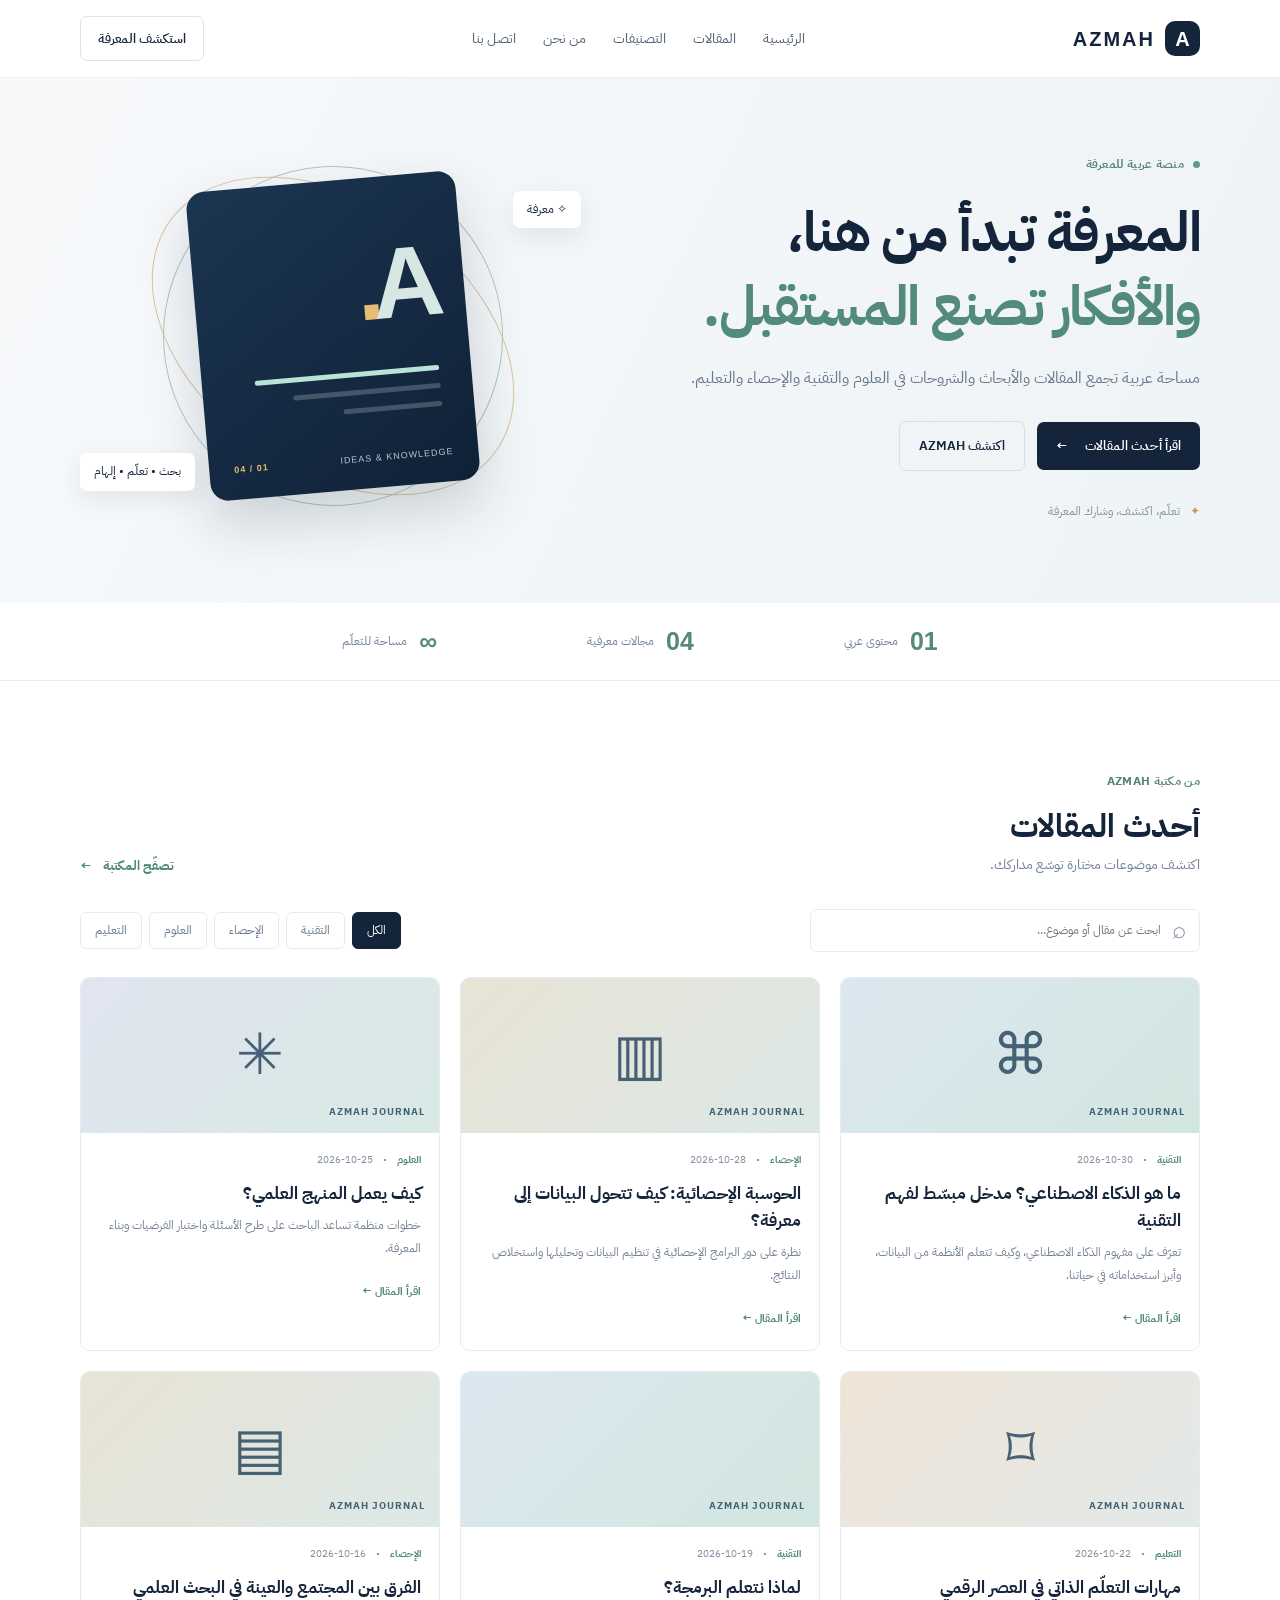
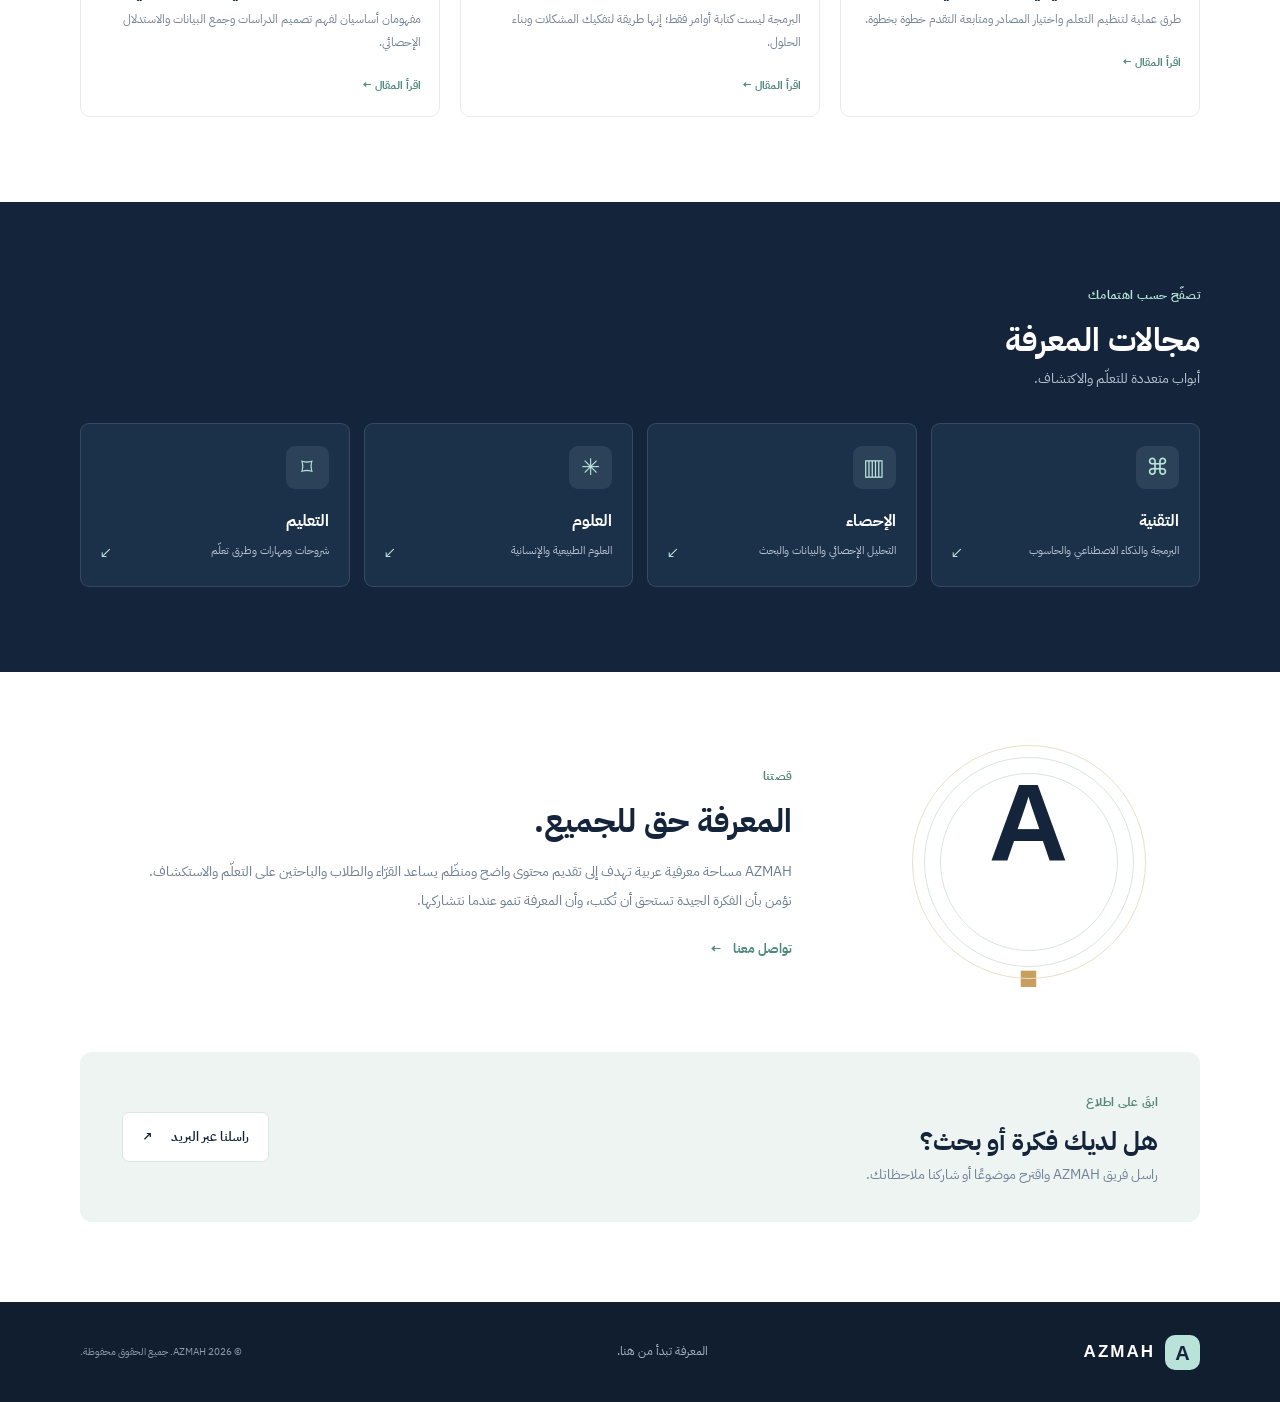
==== index.html @ 912c9e9d "Add files via upload" ====
<!doctype html>
<html lang="ar" dir="rtl">
<head>
  <meta charset="utf-8">
  <meta name="viewport" content="width=device-width, initial-scale=1">
  <meta name="description" content="AZMAH منصة عربية للمقالات والأبحاث والعلوم والتقنية والمعرفة.">
  <meta name="theme-color" content="#14243a">
  <title>AZMAH | المعرفة تبدأ من هنا</title>
  <link rel="stylesheet" href="styles.css">
</head>
<body>
  <header class="site-header">
    <div class="container nav-wrap">
      <a class="brand" href="#" aria-label="الصفحة الرئيسية"><span class="brand-mark">A</span><span>AZMAH</span></a>
      <button class="menu-toggle" id="menuToggle" aria-label="فتح القائمة" aria-expanded="false">☰</button>
      <nav id="mainNav">
        <a href="#home">الرئيسية</a>
        <a href="#articles">المقالات</a>
        <a href="#categories">التصنيفات</a>
        <a href="#about">من نحن</a>
        <a href="#contact">اتصل بنا</a>
      </nav>
      <a class="nav-cta" href="#articles">استكشف المعرفة</a>
    </div>
  </header>

  <main>
    <section class="hero" id="home">
      <div class="container hero-grid">
        <div class="hero-copy">
          <span class="eyebrow"><span class="dot"></span> منصة عربية للمعرفة</span>
          <h1>المعرفة تبدأ من هنا،<br><em>والأفكار تصنع المستقبل.</em></h1>
          <p>مساحة عربية تجمع المقالات والأبحاث والشروحات في العلوم والتقنية والإحصاء والتعليم.</p>
          <div class="hero-actions">
            <a class="button primary" href="#articles">اقرأ أحدث المقالات <span>←</span></a>
            <a class="button secondary" href="#about">اكتشف AZMAH</a>
          </div>
          <div class="hero-note"><span>✦</span> تعلّم، اكتشف، وشارك المعرفة</div>
        </div>
        <div class="hero-art" aria-label="رسم تجريدي يرمز إلى المعرفة">
          <div class="art-orbit orbit-one"></div><div class="art-orbit orbit-two"></div>
          <div class="art-card">
            <div class="art-symbol">A<span>.</span></div>
            <div class="art-line line-long"></div><div class="art-line"></div><div class="art-line line-short"></div>
            <div class="art-bottom"><span>IDEAS & KNOWLEDGE</span><b>01 / 04</b></div>
          </div>
          <div class="floating-tag tag-top">✧ معرفة</div>
          <div class="floating-tag tag-bottom">بحث • تعلّم • إلهام</div>
        </div>
      </div>
    </section>

    <section class="quick-stats">
      <div class="container stats-grid">
        <div><strong>01</strong><span>محتوى عربي</span></div>
        <div><strong>04</strong><span>مجالات معرفية</span></div>
        <div><strong>∞</strong><span>مساحة للتعلّم</span></div>
      </div>
    </section>

    <section class="section" id="articles">
      <div class="container">
        <div class="section-heading">
          <div><span class="eyebrow">من مكتبة AZMAH</span><h2>أحدث المقالات</h2><p>اكتشف موضوعات مختارة توسّع مداركك.</p></div>
          <a class="text-link" href="#articles">تصفّح المكتبة <span>←</span></a>
        </div>
        <div class="toolbar">
          <label class="search-box"><span>⌕</span><input id="searchInput" type="search" placeholder="ابحث عن مقال أو موضوع..." aria-label="ابحث عن مقال"></label>
          <div class="filters" id="filters">
            <button class="filter active" data-category="الكل">الكل</button>
            <button class="filter" data-category="التقنية">التقنية</button>
            <button class="filter" data-category="الإحصاء">الإحصاء</button>
            <button class="filter" data-category="العلوم">العلوم</button>
            <button class="filter" data-category="التعليم">التعليم</button>
          </div>
        </div>
        <div class="article-grid" id="articleGrid" aria-live="polite"></div>
        <p class="empty-state" id="emptyState" hidden>لم نعثر على مقالات تطابق بحثك. جرّب كلمة أخرى.</p>
      </div>
    </section>

    <section class="category-section" id="categories">
      <div class="container">
        <div class="section-heading light-heading">
          <div><span class="eyebrow">تصفّح حسب اهتمامك</span><h2>مجالات المعرفة</h2><p>أبواب متعددة للتعلّم والاكتشاف.</p></div>
        </div>
        <div class="category-grid">
          <button class="category-card" data-pick="التقنية"><span class="category-icon">⌘</span><b>التقنية</b><small>البرمجة والذكاء الاصطناعي والحاسوب</small><span class="category-arrow">↙</span></button>
          <button class="category-card" data-pick="الإحصاء"><span class="category-icon">▥</span><b>الإحصاء</b><small>التحليل الإحصائي والبيانات والبحث</small><span class="category-arrow">↙</span></button>
          <button class="category-card" data-pick="العلوم"><span class="category-icon">✳</span><b>العلوم</b><small>العلوم الطبيعية والإنسانية</small><span class="category-arrow">↙</span></button>
          <button class="category-card" data-pick="التعليم"><span class="category-icon">⌑</span><b>التعليم</b><small>شروحات ومهارات وطرق تعلّم</small><span class="category-arrow">↙</span></button>
        </div>
      </div>
    </section>

    <section class="about-section section" id="about">
      <div class="container about-grid">
        <div class="about-mark">A<span>.</span></div>
        <div><span class="eyebrow">قصتنا</span><h2>المعرفة حق للجميع.</h2><p>AZMAH مساحة معرفية عربية تهدف إلى تقديم محتوى واضح ومنظّم يساعد القرّاء والطلاب والباحثين على التعلّم والاستكشاف. نؤمن بأن الفكرة الجيدة تستحق أن تُكتب، وأن المعرفة تنمو عندما نتشاركها.</p><a class="text-link" href="#contact">تواصل معنا <span>←</span></a></div>
      </div>
    </section>

    <section class="newsletter-section" id="contact">
      <div class="container newsletter-box">
        <div><span class="eyebrow">ابقَ على اطلاع</span><h2>هل لديك فكرة أو بحث؟</h2><p>راسل فريق AZMAH واقترح موضوعًا أو شاركنا ملاحظاتك.</p></div>
        <a class="button light-button" href="#" id="contactEmailLink">راسلنا عبر البريد <span>↗</span></a>
      </div>
    </section>
  </main>

  <footer class="site-footer">
    <div class="container footer-wrap"><a class="brand footer-brand" href="#"><span class="brand-mark">A</span><span>AZMAH</span></a><p>المعرفة تبدأ من هنا.</p><small>© <span id="year"></span> AZMAH. جميع الحقوق محفوظة.</small></div>
  </footer>

  <dialog id="articleDialog" class="article-dialog">
    <button class="dialog-close" id="dialogClose" aria-label="إغلاق">×</button>
    <div id="dialogContent"></div>
  </dialog>
  <script src="config.js"></script>
  <script src="script.js"></script>
</body>
</html>
---- styles.css ----
@import url('https://fonts.googleapis.com/css2?family=IBM+Plex+Sans+Arabic:wght@400;500;600;700&display=swap');
:root{--navy:#14243a;--navy2:#1e3552;--ink:#17263a;--muted:#718096;--paper:#f7f8fa;--line:#e7ebf0;--teal:#b9e3d8;--gold:#e6bd75}
*{box-sizing:border-box}html{scroll-behavior:smooth;scroll-padding-top:90px}body{margin:0;font-family:"IBM Plex Sans Arabic",Tahoma,sans-serif;color:var(--ink);background:#fff;line-height:1.8}a{text-decoration:none;color:inherit}button,input{font:inherit}.container{width:min(1120px,calc(100% - 40px));margin:auto}
.site-header{height:78px;background:#fff;border-bottom:1px solid #edf0f3;position:sticky;top:0;z-index:20}.nav-wrap{height:100%;display:flex;align-items:center;justify-content:space-between;gap:28px}.brand{display:flex;align-items:center;gap:10px;font-family:Arial,sans-serif;font-weight:800;letter-spacing:2px;font-size:20px;color:var(--navy)}.brand-mark{width:35px;height:35px;border-radius:10px;background:var(--navy);color:#fff;display:grid;place-items:center;font-size:20px;letter-spacing:0}.nav-wrap nav{display:flex;gap:27px;color:#526176;font-size:14px}.nav-wrap nav a:hover,.text-link:hover{color:#317d70}.nav-cta{font-size:13px;font-weight:600;padding:10px 17px;border:1px solid #dce4e9;border-radius:7px}.menu-toggle{display:none;border:0;background:none;font-size:24px;color:var(--navy)}
.hero{background:linear-gradient(115deg,#f7f9fb 0%,#eef3f5 100%);overflow:hidden}.hero-grid{min-height:525px;display:grid;grid-template-columns:1.05fr .95fr;align-items:center;gap:55px;padding-top:45px;padding-bottom:55px}.eyebrow{display:inline-flex;align-items:center;gap:9px;color:#538477;font-size:12px;font-weight:700;letter-spacing:.3px}.dot{width:7px;height:7px;border-radius:50%;background:#5e9a89}.hero h1{font-size:clamp(34px,4.3vw,55px);line-height:1.35;letter-spacing:-1.5px;margin:18px 0;color:var(--navy);font-weight:700}.hero h1 em{font-style:normal;color:#528a7d}.hero-copy>p{font-size:16px;color:#68788b;max-width:510px;line-height:2;margin:0 0 27px}.hero-actions{display:flex;align-items:center;gap:12px;flex-wrap:wrap}.button{display:inline-flex;align-items:center;gap:18px;padding:12px 19px;border-radius:7px;font-size:13px;font-weight:600;transition:.2s}.primary{background:var(--navy);color:#fff}.primary:hover{background:#294866;transform:translateY(-2px)}.secondary{border:1px solid #d5dfe4;color:var(--navy)}.secondary:hover{background:#fff}.hero-note{font-size:12px;color:#8794a3;margin-top:30px}.hero-note span{color:#c79b53;margin-left:7px}
.hero-art{height:360px;position:relative;display:grid;place-items:center}.art-card{width:270px;height:310px;background:linear-gradient(145deg,#1b3551,#102136);border-radius:18px;box-shadow:0 25px 55px #14243a30;padding:32px;position:relative;z-index:2;transform:rotate(-5deg);color:#fff}.art-symbol{font:900 100px Arial,sans-serif;letter-spacing:-12px;color:#d7e7e3;margin:18px 0 28px}.art-symbol span{color:var(--gold)}.art-line{height:5px;width:72%;border-radius:5px;background:#ffffff35;margin:13px 0}.line-long{width:90%;background:#b9e3d8}.line-short{width:48%}.art-bottom{position:absolute;bottom:25px;left:25px;right:25px;display:flex;justify-content:space-between;font:9px Arial;letter-spacing:1px;color:#b7c6d2}.art-bottom b{color:var(--gold)}.art-orbit{position:absolute;border:1px solid #a9c9c1;border-radius:50%;width:340px;height:340px;transform:rotate(-25deg)}.orbit-two{width:400px;height:270px;border-color:#d6c49e;transform:rotate(35deg)}.floating-tag{position:absolute;background:#fff;padding:8px 14px;border-radius:7px;box-shadow:0 8px 25px #14243a16;font-size:12px;color:var(--navy);z-index:3}.tag-top{top:35px;right:5px}.tag-bottom{bottom:25px;left:0}
.quick-stats{border-bottom:1px solid var(--line)}.stats-grid{display:flex;justify-content:center;gap:clamp(40px,12vw,150px);padding:24px 0}.stats-grid div{display:flex;align-items:center;gap:12px}.stats-grid strong{font:700 25px Arial;color:#528a7d}.stats-grid span{font-size:12px;color:#718096}
.section{padding:85px 0}.section-heading{display:flex;align-items:end;justify-content:space-between;gap:20px;margin-bottom:32px}.section-heading h2,.about-grid h2,.newsletter-box h2{font-size:32px;color:var(--navy);margin:7px 0 2px;line-height:1.5}.section-heading p,.newsletter-box p{color:var(--muted);font-size:14px;margin:0}.text-link{font-size:13px;font-weight:700;color:#4e897c;white-space:nowrap}.text-link span{margin-right:8px}.toolbar{display:flex;justify-content:space-between;gap:18px;align-items:center;margin-bottom:25px;flex-wrap:wrap}.search-box{height:43px;border:1px solid var(--line);border-radius:7px;display:flex;align-items:center;padding:0 13px;gap:9px;min-width:250px;flex:1;max-width:390px;color:#8391a0}.search-box span{font-size:24px}.search-box input{border:0;outline:0;width:100%;font-size:12px;color:var(--ink);background:transparent}.filters{display:flex;gap:7px;flex-wrap:wrap}.filter{border:1px solid var(--line);background:#fff;color:#68788b;padding:7px 14px;border-radius:6px;font-size:12px;cursor:pointer}.filter.active,.filter:hover{background:var(--navy);border-color:var(--navy);color:#fff}
.article-grid{display:grid;grid-template-columns:repeat(3,1fr);gap:20px}.article-card{border:1px solid var(--line);border-radius:10px;overflow:hidden;background:#fff;transition:.22s;cursor:pointer}.article-card:hover{transform:translateY(-5px);box-shadow:0 15px 35px #14243a10}.article-visual{height:155px;display:grid;place-items:center;position:relative;overflow:hidden;background:linear-gradient(135deg,#e1eee9,#d7e2ed)}.article-visual.tech{background:linear-gradient(135deg,#dce8f0,#d2e6e0)}.article-visual.stats{background:linear-gradient(135deg,#e8e3d5,#dce8e6)}.article-visual.science{background:linear-gradient(135deg,#e1e5f0,#d8e9e5)}.article-visual.learning{background:linear-gradient(135deg,#f0e4d7,#e2e9e8)}.visual-icon{font-size:57px;color:#25445c;opacity:.82}.visual-label{position:absolute;bottom:12px;right:14px;font-size:10px;letter-spacing:1px;color:#426477;font-weight:700}.article-body{padding:18px}.article-meta{display:flex;align-items:center;gap:10px;color:#82909e;font-size:10px}.article-meta span:first-child{color:#4f897c;font-weight:700}.article-body h3{font-size:17px;line-height:1.6;margin:11px 0 7px;color:var(--navy)}.article-body p{font-size:12px;color:#748294;line-height:1.9;margin:0 0 16px}.read-more{font-size:11px;color:#4f897c;font-weight:700}.empty-state{text-align:center;color:var(--muted);padding:35px}
.category-section{background:var(--navy);padding:78px 0 85px}.light-heading h2{color:#fff}.light-heading p{color:#b8c5d2}.light-heading .eyebrow{color:#b9e3d8}.category-grid{display:grid;grid-template-columns:repeat(4,1fr);gap:14px}.category-card{position:relative;text-align:right;border:1px solid #ffffff20;background:#1b3049;border-radius:9px;padding:22px 20px 25px;color:#fff;cursor:pointer;transition:.2s}.category-card:hover{background:#27435e;transform:translateY(-4px)}.category-icon{display:grid;place-items:center;width:43px;height:43px;background:#b9e3d81a;color:#b9e3d8;border-radius:9px;font-size:23px;margin-bottom:18px}.category-card b{display:block;font-size:16px;margin-bottom:5px}.category-card small{display:block;color:#b7c5d3;font-size:11px}.category-arrow{position:absolute;left:18px;bottom:17px;color:#b9e3d8}
.about-grid{display:grid;grid-template-columns:.65fr 1.35fr;align-items:center;gap:65px}.about-mark{width:210px;height:210px;border:1px solid #d9e5e1;border-radius:50%;display:grid;place-items:center;font:900 110px Arial;color:var(--navy);position:relative;margin:auto}.about-mark:before,.about-mark:after{content:"";position:absolute;border:1px solid #d9e5e1;border-radius:50%;inset:15px}.about-mark:after{inset:-13px;border-color:#eadfc9}.about-mark span{color:#c99f5f}.about-grid p{max-width:650px;color:#6d7d8f;line-height:2.1;font-size:14px;margin:12px 0 18px}
.newsletter-section{padding:0 0 80px}.newsletter-box{background:#edf4f1;border-radius:12px;padding:35px 42px;display:flex;justify-content:space-between;align-items:center;gap:25px}.newsletter-box h2{font-size:25px}.light-button{background:#fff;color:var(--navy);border:1px solid #dce7e2}.light-button:hover{background:var(--navy);color:#fff}
.site-footer{background:#101e30;color:#fff;padding:27px 0}.footer-wrap{display:flex;align-items:center;justify-content:space-between;gap:20px}.footer-brand{color:#fff;font-size:17px}.footer-brand .brand-mark{background:#b9e3d8;color:#14243a}.footer-wrap p{font-size:12px;color:#aab8c7}.footer-wrap small{font-size:10px;color:#8c9bad}
.article-dialog{border:0;border-radius:12px;padding:35px;max-width:680px;width:calc(100% - 30px);max-height:85vh;overflow:auto;color:var(--ink);box-shadow:0 20px 80px #0004}.article-dialog::backdrop{background:#0b1725b8}.dialog-close{position:absolute;top:10px;left:15px;border:0;background:#edf1f4;border-radius:50%;width:32px;height:32px;font-size:22px;cursor:pointer}.dialog-category{color:#4f897c;font-size:12px;font-weight:700}.article-dialog h2{color:var(--navy);font-size:26px}.article-dialog p{line-height:2;color:#56677b;font-size:15px}.dialog-date{font-size:11px;color:#8b98a5}.dialog-note{background:#f1f5f4;padding:13px;border-radius:7px;color:#62766e;font-size:12px;margin-top:22px}
@media(max-width:800px){.nav-wrap nav{display:none;position:absolute;top:77px;right:0;left:0;background:#fff;padding:18px 25px;border-bottom:1px solid var(--line);flex-direction:column;gap:13px}.nav-wrap nav.open{display:flex}.menu-toggle{display:block;margin-right:auto}.nav-cta{display:none}.hero-grid{grid-template-columns:1fr;gap:5px;padding-top:60px}.hero-copy{text-align:center}.hero-copy>p{margin-right:auto;margin-left:auto}.hero-actions{justify-content:center}.hero-art{height:330px}.hero-note{margin-top:20px}.article-grid{grid-template-columns:repeat(2,1fr)}.category-grid{grid-template-columns:repeat(2,1fr)}.about-grid{gap:35px}.about-mark{width:165px;height:165px;font-size:85px}.about-grid{grid-template-columns:.55fr 1.45fr}}
@media(max-width:560px){.container{width:min(100% - 30px,1120px)}.site-header{height:68px}.nav-wrap nav{top:67px}.brand{font-size:18px}.hero-grid{padding-top:48px}.hero h1{font-size:35px}.hero-copy>p{font-size:14px}.hero-art{height:300px;transform:scale(.9)}.stats-grid{gap:22px;justify-content:space-between}.stats-grid div{gap:6px;flex-direction:column}.stats-grid strong{font-size:22px}.stats-grid span{font-size:10px}.section{padding:60px 0}.section-heading{align-items:start;flex-direction:column}.section-heading h2{font-size:27px}.toolbar{align-items:stretch}.search-box{max-width:none}.filters{overflow:auto;flex-wrap:nowrap;padding-bottom:4px}.filter{white-space:nowrap}.article-grid{grid-template-columns:1fr}.article-visual{height:175px}.category-section{padding:60px 0}.category-grid{gap:9px}.category-card{padding:17px 13px 22px}.category-card small{font-size:10px}.about-grid{grid-template-columns:1fr;text-align:center}.about-mark{width:145px;height:145px;font-size:75px}.about-grid p{font-size:13px}.newsletter-section{padding-bottom:55px}.newsletter-box{padding:25px;align-items:flex-start;flex-direction:column}.newsletter-box h2{font-size:22px}.footer-wrap{flex-wrap:wrap}.footer-wrap p{order:3;width:100%;margin:0}.footer-wrap small{font-size:9px}.article-dialog{padding:30px 22px}.article-dialog h2{font-size:22px}}
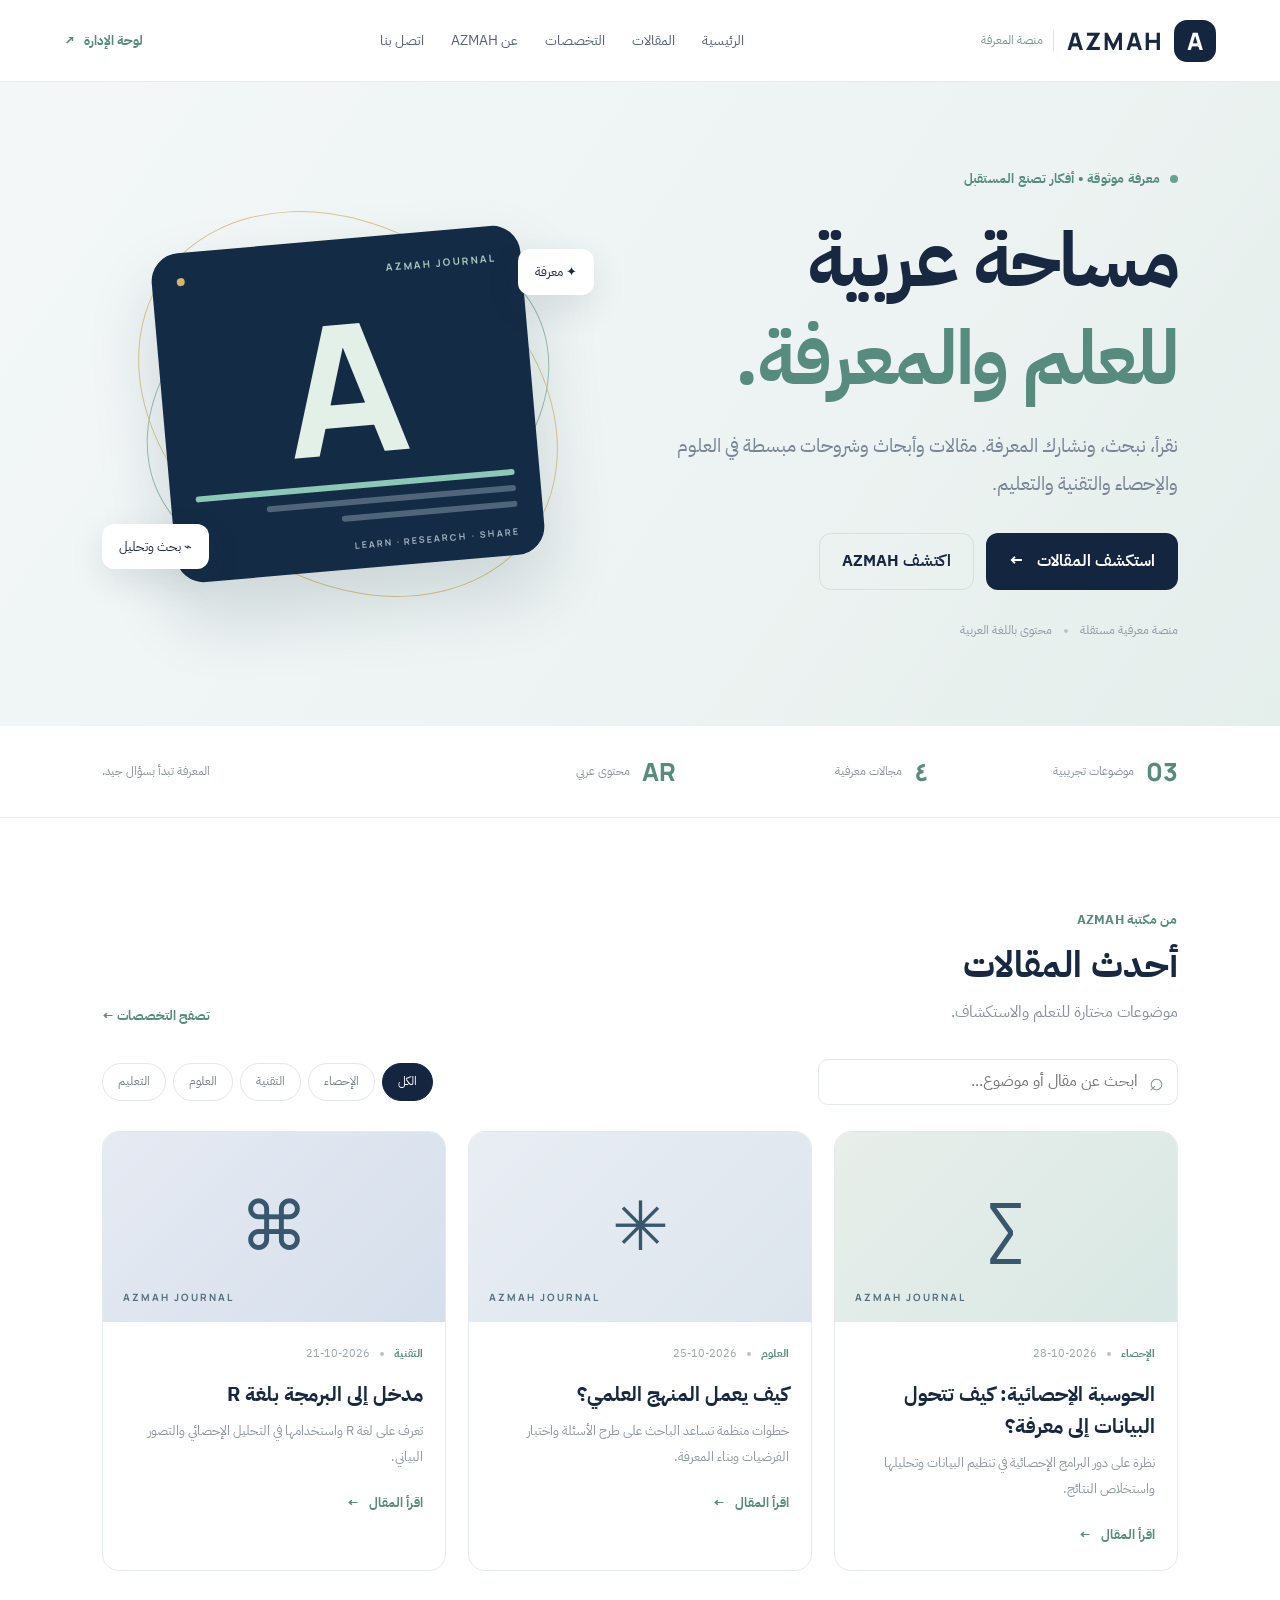
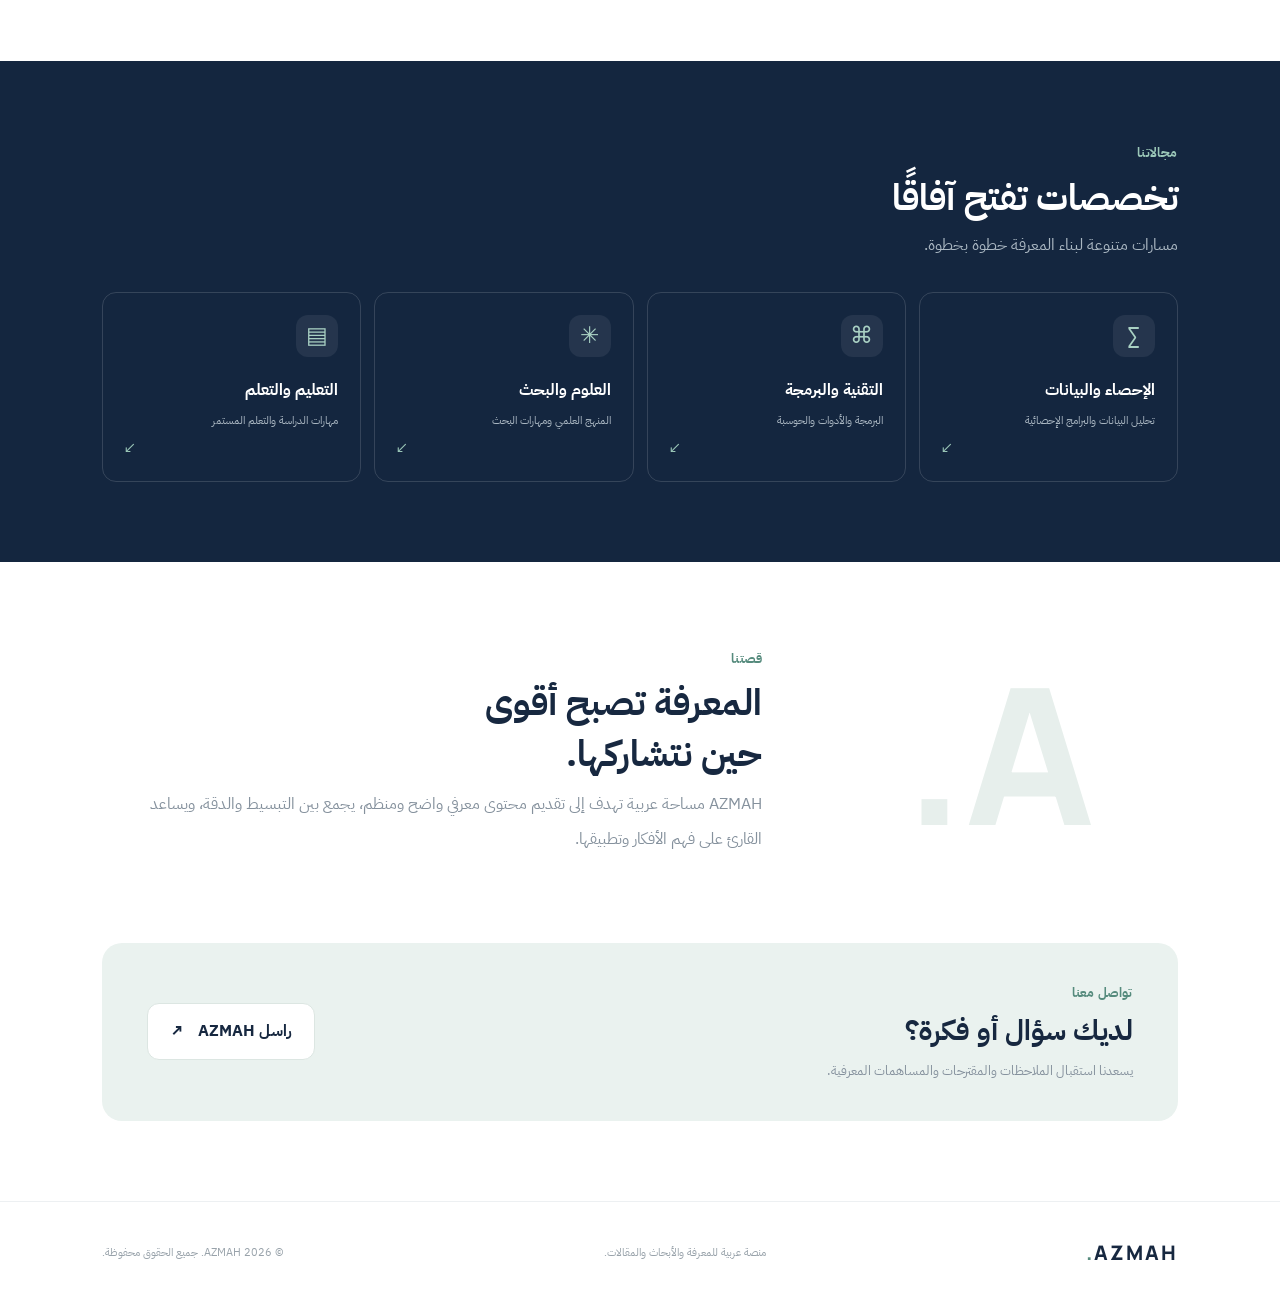
==== commit c1cab22f: "Add files via upload" ====
--- a/index.html
+++ b/index.html
@@ -3,119 +3,118 @@
 <head>
   <meta charset="utf-8">
   <meta name="viewport" content="width=device-width, initial-scale=1">
-  <meta name="description" content="AZMAH منصة عربية للمقالات والأبحاث والعلوم والتقنية والمعرفة.">
-  <meta name="theme-color" content="#14243a">
-  <title>AZMAH | المعرفة تبدأ من هنا</title>
+  <meta name="description" content="AZMAH منصة عربية للمعرفة والأبحاث والمقالات العلمية والتقنية.">
+  <meta name="theme-color" content="#14263f">
+  <title>AZMAH | منصة المعرفة</title>
+  <link rel="preconnect" href="https://fonts.googleapis.com">
+  <link rel="preconnect" href="https://fonts.gstatic.com" crossorigin>
+  <link href="https://fonts.googleapis.com/css2?family=IBM+Plex+Sans+Arabic:wght@400;500;600;700&family=Manrope:wght@600;700;800&display=swap" rel="stylesheet">
   <link rel="stylesheet" href="styles.css">
 </head>
 <body>
   <header class="site-header">
-    <div class="container nav-wrap">
-      <a class="brand" href="#" aria-label="الصفحة الرئيسية"><span class="brand-mark">A</span><span>AZMAH</span></a>
-      <button class="menu-toggle" id="menuToggle" aria-label="فتح القائمة" aria-expanded="false">☰</button>
-      <nav id="mainNav">
-        <a href="#home">الرئيسية</a>
-        <a href="#articles">المقالات</a>
-        <a href="#categories">التصنيفات</a>
-        <a href="#about">من نحن</a>
-        <a href="#contact">اتصل بنا</a>
-      </nav>
-      <a class="nav-cta" href="#articles">استكشف المعرفة</a>
-    </div>
+    <a class="brand" href="index.html" aria-label="AZMAH الصفحة الرئيسية">
+      <span class="brand-mark">A</span>
+      <span class="brand-name">AZMAH</span>
+      <span class="brand-sub">منصة المعرفة</span>
+    </a>
+    <button class="menu-toggle" id="menuToggle" aria-label="فتح القائمة">☰</button>
+    <nav class="main-nav" id="mainNav">
+      <a href="#home">الرئيسية</a>
+      <a href="#articles">المقالات</a>
+      <a href="#categories">التخصصات</a>
+      <a href="#about">عن AZMAH</a>
+      <a href="#contact">اتصل بنا</a>
+    </nav>
+    <a class="admin-link" href="admin.html">لوحة الإدارة <span>↗</span></a>
   </header>
 
   <main>
     <section class="hero" id="home">
-      <div class="container hero-grid">
-        <div class="hero-copy">
-          <span class="eyebrow"><span class="dot"></span> منصة عربية للمعرفة</span>
-          <h1>المعرفة تبدأ من هنا،<br><em>والأفكار تصنع المستقبل.</em></h1>
-          <p>مساحة عربية تجمع المقالات والأبحاث والشروحات في العلوم والتقنية والإحصاء والتعليم.</p>
-          <div class="hero-actions">
-            <a class="button primary" href="#articles">اقرأ أحدث المقالات <span>←</span></a>
-            <a class="button secondary" href="#about">اكتشف AZMAH</a>
-          </div>
-          <div class="hero-note"><span>✦</span> تعلّم، اكتشف، وشارك المعرفة</div>
+      <div class="hero-copy">
+        <div class="eyebrow"><span class="eyebrow-dot"></span> معرفة موثوقة • أفكار تصنع المستقبل</div>
+        <h1>مساحة عربية<br><em>للعلم والمعرفة.</em></h1>
+        <p>نقرأ، نبحث، ونشارك المعرفة. مقالات وأبحاث وشروحات مبسطة في العلوم والإحصاء والتقنية والتعليم.</p>
+        <div class="hero-actions">
+          <a class="button button-primary" href="#articles">استكشف المقالات <span>←</span></a>
+          <a class="button button-ghost" href="#about">اكتشف AZMAH</a>
         </div>
-        <div class="hero-art" aria-label="رسم تجريدي يرمز إلى المعرفة">
-          <div class="art-orbit orbit-one"></div><div class="art-orbit orbit-two"></div>
-          <div class="art-card">
-            <div class="art-symbol">A<span>.</span></div>
-            <div class="art-line line-long"></div><div class="art-line"></div><div class="art-line line-short"></div>
-            <div class="art-bottom"><span>IDEAS & KNOWLEDGE</span><b>01 / 04</b></div>
-          </div>
-          <div class="floating-tag tag-top">✧ معرفة</div>
-          <div class="floating-tag tag-bottom">بحث • تعلّم • إلهام</div>
+        <div class="hero-meta"><span>منصة معرفية مستقلة</span><i></i><span>محتوى باللغة العربية</span></div>
+      </div>
+      <div class="hero-art" aria-label="هوية AZMAH البصرية">
+        <div class="orbit orbit-one"></div><div class="orbit orbit-two"></div>
+        <div class="art-card">
+          <div class="art-top"><span>AZMAH JOURNAL</span><span class="art-dot"></span></div>
+          <div class="art-letter">A</div>
+          <div class="art-lines"><b></b><b></b><b></b></div>
+          <div class="art-foot">LEARN · RESEARCH · SHARE</div>
         </div>
+        <div class="floating-note note-one">✦ معرفة</div>
+        <div class="floating-note note-two">⌁ بحث وتحليل</div>
       </div>
     </section>
 
-    <section class="quick-stats">
-      <div class="container stats-grid">
-        <div><strong>01</strong><span>محتوى عربي</span></div>
-        <div><strong>04</strong><span>مجالات معرفية</span></div>
-        <div><strong>∞</strong><span>مساحة للتعلّم</span></div>
+    <section class="stats-strip" aria-label="عن المنصة">
+      <div><strong id="articleCount">03</strong><span>موضوعات تجريبية</span></div>
+      <div><strong>٤</strong><span>مجالات معرفية</span></div>
+      <div><strong>AR</strong><span>محتوى عربي</span></div>
+      <div class="stats-note">المعرفة تبدأ بسؤال جيد.</div>
+    </section>
+
+    <section class="section" id="articles">
+      <div class="section-heading">
+        <div><div class="section-kicker">من مكتبة AZMAH</div><h2>أحدث المقالات</h2><p>موضوعات مختارة للتعلم والاستكشاف.</p></div>
+        <a class="text-link" href="#categories">تصفح التخصصات ←</a>
+      </div>
+      <div class="toolbar">
+        <label class="search-box"><span>⌕</span><input id="searchInput" type="search" placeholder="ابحث عن مقال أو موضوع..." aria-label="البحث في المقالات"></label>
+        <div class="filter-list" id="categoryFilters">
+          <button class="filter active" data-category="الكل">الكل</button>
+          <button class="filter" data-category="الإحصاء">الإحصاء</button>
+          <button class="filter" data-category="التقنية">التقنية</button>
+          <button class="filter" data-category="العلوم">العلوم</button>
+          <button class="filter" data-category="التعليم">التعليم</button>
+        </div>
+      </div>
+      <div class="article-grid" id="articleGrid"></div>
+      <div class="empty-state" id="emptyState" hidden>لا توجد مقالات مطابقة. جرّب كلمة بحث أخرى.</div>
+    </section>
+
+    <section class="categories-section" id="categories">
+      <div class="section-heading light-heading">
+        <div><div class="section-kicker">مجالاتنا</div><h2>تخصصات تفتح آفاقًا</h2><p>مسارات متنوعة لبناء المعرفة خطوة بخطوة.</p></div>
+      </div>
+      <div class="category-grid">
+        <a class="category-card" href="#articles" data-jump="الإحصاء"><span class="category-icon">∑</span><b>الإحصاء والبيانات</b><small>تحليل البيانات والبرامج الإحصائية</small><span class="category-arrow">↙</span></a>
+        <a class="category-card" href="#articles" data-jump="التقنية"><span class="category-icon">⌘</span><b>التقنية والبرمجة</b><small>البرمجة والأدوات والحوسبة</small><span class="category-arrow">↙</span></a>
+        <a class="category-card" href="#articles" data-jump="العلوم"><span class="category-icon">✳</span><b>العلوم والبحث</b><small>المنهج العلمي ومهارات البحث</small><span class="category-arrow">↙</span></a>
+        <a class="category-card" href="#articles" data-jump="التعليم"><span class="category-icon">▤</span><b>التعليم والتعلم</b><small>مهارات الدراسة والتعلم المستمر</small><span class="category-arrow">↙</span></a>
       </div>
     </section>
 
-    <section class="section" id="articles">
-      <div class="container">
-        <div class="section-heading">
-          <div><span class="eyebrow">من مكتبة AZMAH</span><h2>أحدث المقالات</h2><p>اكتشف موضوعات مختارة توسّع مداركك.</p></div>
-          <a class="text-link" href="#articles">تصفّح المكتبة <span>←</span></a>
-        </div>
-        <div class="toolbar">
-          <label class="search-box"><span>⌕</span><input id="searchInput" type="search" placeholder="ابحث عن مقال أو موضوع..." aria-label="ابحث عن مقال"></label>
-          <div class="filters" id="filters">
-            <button class="filter active" data-category="الكل">الكل</button>
-            <button class="filter" data-category="التقنية">التقنية</button>
-            <button class="filter" data-category="الإحصاء">الإحصاء</button>
-            <button class="filter" data-category="العلوم">العلوم</button>
-            <button class="filter" data-category="التعليم">التعليم</button>
-          </div>
-        </div>
-        <div class="article-grid" id="articleGrid" aria-live="polite"></div>
-        <p class="empty-state" id="emptyState" hidden>لم نعثر على مقالات تطابق بحثك. جرّب كلمة أخرى.</p>
-      </div>
+    <section class="about-section" id="about">
+      <div class="about-mark">A.</div>
+      <div><div class="section-kicker">قصتنا</div><h2>المعرفة تصبح أقوى<br>حين نتشاركها.</h2><p>AZMAH مساحة عربية تهدف إلى تقديم محتوى معرفي واضح ومنظم، يجمع بين التبسيط والدقة، ويساعد القارئ على فهم الأفكار وتطبيقها.</p></div>
     </section>
 
-    <section class="category-section" id="categories">
-      <div class="container">
-        <div class="section-heading light-heading">
-          <div><span class="eyebrow">تصفّح حسب اهتمامك</span><h2>مجالات المعرفة</h2><p>أبواب متعددة للتعلّم والاكتشاف.</p></div>
-        </div>
-        <div class="category-grid">
-          <button class="category-card" data-pick="التقنية"><span class="category-icon">⌘</span><b>التقنية</b><small>البرمجة والذكاء الاصطناعي والحاسوب</small><span class="category-arrow">↙</span></button>
-          <button class="category-card" data-pick="الإحصاء"><span class="category-icon">▥</span><b>الإحصاء</b><small>التحليل الإحصائي والبيانات والبحث</small><span class="category-arrow">↙</span></button>
-          <button class="category-card" data-pick="العلوم"><span class="category-icon">✳</span><b>العلوم</b><small>العلوم الطبيعية والإنسانية</small><span class="category-arrow">↙</span></button>
-          <button class="category-card" data-pick="التعليم"><span class="category-icon">⌑</span><b>التعليم</b><small>شروحات ومهارات وطرق تعلّم</small><span class="category-arrow">↙</span></button>
-        </div>
-      </div>
-    </section>
-
-    <section class="about-section section" id="about">
-      <div class="container about-grid">
-        <div class="about-mark">A<span>.</span></div>
-        <div><span class="eyebrow">قصتنا</span><h2>المعرفة حق للجميع.</h2><p>AZMAH مساحة معرفية عربية تهدف إلى تقديم محتوى واضح ومنظّم يساعد القرّاء والطلاب والباحثين على التعلّم والاستكشاف. نؤمن بأن الفكرة الجيدة تستحق أن تُكتب، وأن المعرفة تنمو عندما نتشاركها.</p><a class="text-link" href="#contact">تواصل معنا <span>←</span></a></div>
-      </div>
-    </section>
-
-    <section class="newsletter-section" id="contact">
-      <div class="container newsletter-box">
-        <div><span class="eyebrow">ابقَ على اطلاع</span><h2>هل لديك فكرة أو بحث؟</h2><p>راسل فريق AZMAH واقترح موضوعًا أو شاركنا ملاحظاتك.</p></div>
-        <a class="button light-button" href="#" id="contactEmailLink">راسلنا عبر البريد <span>↗</span></a>
-      </div>
+    <section class="contact-section" id="contact">
+      <div><div class="section-kicker">تواصل معنا</div><h2>لديك سؤال أو فكرة؟</h2><p>يسعدنا استقبال الملاحظات والمقترحات والمساهمات المعرفية.</p></div>
+      <a class="button button-light" id="contactEmailLink" href="#">راسل AZMAH <span>↗</span></a>
     </section>
   </main>
 
   <footer class="site-footer">
-    <div class="container footer-wrap"><a class="brand footer-brand" href="#"><span class="brand-mark">A</span><span>AZMAH</span></a><p>المعرفة تبدأ من هنا.</p><small>© <span id="year"></span> AZMAH. جميع الحقوق محفوظة.</small></div>
+    <a class="footer-brand" href="#home">AZMAH<span>.</span></a>
+    <p>منصة عربية للمعرفة والأبحاث والمقالات.</p>
+    <span>© <span id="year"></span> AZMAH. جميع الحقوق محفوظة.</span>
   </footer>
 
-  <dialog id="articleDialog" class="article-dialog">
+  <dialog class="article-dialog" id="articleDialog">
     <button class="dialog-close" id="dialogClose" aria-label="إغلاق">×</button>
-    <div id="dialogContent"></div>
+    <div class="dialog-cover" id="dialogCover">AZMAH JOURNAL</div>
+    <div class="dialog-content"><div class="article-meta" id="dialogMeta"></div><h2 id="dialogTitle"></h2><p id="dialogExcerpt"></p><div class="dialog-body" id="dialogBody"></div><small class="demo-note">ملاحظة: هذا محتوى تجريبي أولي، ويجب مراجعته وتوثيق مصادره قبل النشر الأكاديمي.</small></div>
   </dialog>
+
   <script src="config.js"></script>
   <script src="script.js"></script>
 </body>
--- a/styles.css
+++ b/styles.css
@@ -1,16 +1,3 @@
-@import url('https://fonts.googleapis.com/css2?family=IBM+Plex+Sans+Arabic:wght@400;500;600;700&display=swap');
-:root{--navy:#14243a;--navy2:#1e3552;--ink:#17263a;--muted:#718096;--paper:#f7f8fa;--line:#e7ebf0;--teal:#b9e3d8;--gold:#e6bd75}
-*{box-sizing:border-box}html{scroll-behavior:smooth;scroll-padding-top:90px}body{margin:0;font-family:"IBM Plex Sans Arabic",Tahoma,sans-serif;color:var(--ink);background:#fff;line-height:1.8}a{text-decoration:none;color:inherit}button,input{font:inherit}.container{width:min(1120px,calc(100% - 40px));margin:auto}
-.site-header{height:78px;background:#fff;border-bottom:1px solid #edf0f3;position:sticky;top:0;z-index:20}.nav-wrap{height:100%;display:flex;align-items:center;justify-content:space-between;gap:28px}.brand{display:flex;align-items:center;gap:10px;font-family:Arial,sans-serif;font-weight:800;letter-spacing:2px;font-size:20px;color:var(--navy)}.brand-mark{width:35px;height:35px;border-radius:10px;background:var(--navy);color:#fff;display:grid;place-items:center;font-size:20px;letter-spacing:0}.nav-wrap nav{display:flex;gap:27px;color:#526176;font-size:14px}.nav-wrap nav a:hover,.text-link:hover{color:#317d70}.nav-cta{font-size:13px;font-weight:600;padding:10px 17px;border:1px solid #dce4e9;border-radius:7px}.menu-toggle{display:none;border:0;background:none;font-size:24px;color:var(--navy)}
-.hero{background:linear-gradient(115deg,#f7f9fb 0%,#eef3f5 100%);overflow:hidden}.hero-grid{min-height:525px;display:grid;grid-template-columns:1.05fr .95fr;align-items:center;gap:55px;padding-top:45px;padding-bottom:55px}.eyebrow{display:inline-flex;align-items:center;gap:9px;color:#538477;font-size:12px;font-weight:700;letter-spacing:.3px}.dot{width:7px;height:7px;border-radius:50%;background:#5e9a89}.hero h1{font-size:clamp(34px,4.3vw,55px);line-height:1.35;letter-spacing:-1.5px;margin:18px 0;color:var(--navy);font-weight:700}.hero h1 em{font-style:normal;color:#528a7d}.hero-copy>p{font-size:16px;color:#68788b;max-width:510px;line-height:2;margin:0 0 27px}.hero-actions{display:flex;align-items:center;gap:12px;flex-wrap:wrap}.button{display:inline-flex;align-items:center;gap:18px;padding:12px 19px;border-radius:7px;font-size:13px;font-weight:600;transition:.2s}.primary{background:var(--navy);color:#fff}.primary:hover{background:#294866;transform:translateY(-2px)}.secondary{border:1px solid #d5dfe4;color:var(--navy)}.secondary:hover{background:#fff}.hero-note{font-size:12px;color:#8794a3;margin-top:30px}.hero-note span{color:#c79b53;margin-left:7px}
-.hero-art{height:360px;position:relative;display:grid;place-items:center}.art-card{width:270px;height:310px;background:linear-gradient(145deg,#1b3551,#102136);border-radius:18px;box-shadow:0 25px 55px #14243a30;padding:32px;position:relative;z-index:2;transform:rotate(-5deg);color:#fff}.art-symbol{font:900 100px Arial,sans-serif;letter-spacing:-12px;color:#d7e7e3;margin:18px 0 28px}.art-symbol span{color:var(--gold)}.art-line{height:5px;width:72%;border-radius:5px;background:#ffffff35;margin:13px 0}.line-long{width:90%;background:#b9e3d8}.line-short{width:48%}.art-bottom{position:absolute;bottom:25px;left:25px;right:25px;display:flex;justify-content:space-between;font:9px Arial;letter-spacing:1px;color:#b7c6d2}.art-bottom b{color:var(--gold)}.art-orbit{position:absolute;border:1px solid #a9c9c1;border-radius:50%;width:340px;height:340px;transform:rotate(-25deg)}.orbit-two{width:400px;height:270px;border-color:#d6c49e;transform:rotate(35deg)}.floating-tag{position:absolute;background:#fff;padding:8px 14px;border-radius:7px;box-shadow:0 8px 25px #14243a16;font-size:12px;color:var(--navy);z-index:3}.tag-top{top:35px;right:5px}.tag-bottom{bottom:25px;left:0}
-.quick-stats{border-bottom:1px solid var(--line)}.stats-grid{display:flex;justify-content:center;gap:clamp(40px,12vw,150px);padding:24px 0}.stats-grid div{display:flex;align-items:center;gap:12px}.stats-grid strong{font:700 25px Arial;color:#528a7d}.stats-grid span{font-size:12px;color:#718096}
-.section{padding:85px 0}.section-heading{display:flex;align-items:end;justify-content:space-between;gap:20px;margin-bottom:32px}.section-heading h2,.about-grid h2,.newsletter-box h2{font-size:32px;color:var(--navy);margin:7px 0 2px;line-height:1.5}.section-heading p,.newsletter-box p{color:var(--muted);font-size:14px;margin:0}.text-link{font-size:13px;font-weight:700;color:#4e897c;white-space:nowrap}.text-link span{margin-right:8px}.toolbar{display:flex;justify-content:space-between;gap:18px;align-items:center;margin-bottom:25px;flex-wrap:wrap}.search-box{height:43px;border:1px solid var(--line);border-radius:7px;display:flex;align-items:center;padding:0 13px;gap:9px;min-width:250px;flex:1;max-width:390px;color:#8391a0}.search-box span{font-size:24px}.search-box input{border:0;outline:0;width:100%;font-size:12px;color:var(--ink);background:transparent}.filters{display:flex;gap:7px;flex-wrap:wrap}.filter{border:1px solid var(--line);background:#fff;color:#68788b;padding:7px 14px;border-radius:6px;font-size:12px;cursor:pointer}.filter.active,.filter:hover{background:var(--navy);border-color:var(--navy);color:#fff}
-.article-grid{display:grid;grid-template-columns:repeat(3,1fr);gap:20px}.article-card{border:1px solid var(--line);border-radius:10px;overflow:hidden;background:#fff;transition:.22s;cursor:pointer}.article-card:hover{transform:translateY(-5px);box-shadow:0 15px 35px #14243a10}.article-visual{height:155px;display:grid;place-items:center;position:relative;overflow:hidden;background:linear-gradient(135deg,#e1eee9,#d7e2ed)}.article-visual.tech{background:linear-gradient(135deg,#dce8f0,#d2e6e0)}.article-visual.stats{background:linear-gradient(135deg,#e8e3d5,#dce8e6)}.article-visual.science{background:linear-gradient(135deg,#e1e5f0,#d8e9e5)}.article-visual.learning{background:linear-gradient(135deg,#f0e4d7,#e2e9e8)}.visual-icon{font-size:57px;color:#25445c;opacity:.82}.visual-label{position:absolute;bottom:12px;right:14px;font-size:10px;letter-spacing:1px;color:#426477;font-weight:700}.article-body{padding:18px}.article-meta{display:flex;align-items:center;gap:10px;color:#82909e;font-size:10px}.article-meta span:first-child{color:#4f897c;font-weight:700}.article-body h3{font-size:17px;line-height:1.6;margin:11px 0 7px;color:var(--navy)}.article-body p{font-size:12px;color:#748294;line-height:1.9;margin:0 0 16px}.read-more{font-size:11px;color:#4f897c;font-weight:700}.empty-state{text-align:center;color:var(--muted);padding:35px}
-.category-section{background:var(--navy);padding:78px 0 85px}.light-heading h2{color:#fff}.light-heading p{color:#b8c5d2}.light-heading .eyebrow{color:#b9e3d8}.category-grid{display:grid;grid-template-columns:repeat(4,1fr);gap:14px}.category-card{position:relative;text-align:right;border:1px solid #ffffff20;background:#1b3049;border-radius:9px;padding:22px 20px 25px;color:#fff;cursor:pointer;transition:.2s}.category-card:hover{background:#27435e;transform:translateY(-4px)}.category-icon{display:grid;place-items:center;width:43px;height:43px;background:#b9e3d81a;color:#b9e3d8;border-radius:9px;font-size:23px;margin-bottom:18px}.category-card b{display:block;font-size:16px;margin-bottom:5px}.category-card small{display:block;color:#b7c5d3;font-size:11px}.category-arrow{position:absolute;left:18px;bottom:17px;color:#b9e3d8}
-.about-grid{display:grid;grid-template-columns:.65fr 1.35fr;align-items:center;gap:65px}.about-mark{width:210px;height:210px;border:1px solid #d9e5e1;border-radius:50%;display:grid;place-items:center;font:900 110px Arial;color:var(--navy);position:relative;margin:auto}.about-mark:before,.about-mark:after{content:"";position:absolute;border:1px solid #d9e5e1;border-radius:50%;inset:15px}.about-mark:after{inset:-13px;border-color:#eadfc9}.about-mark span{color:#c99f5f}.about-grid p{max-width:650px;color:#6d7d8f;line-height:2.1;font-size:14px;margin:12px 0 18px}
-.newsletter-section{padding:0 0 80px}.newsletter-box{background:#edf4f1;border-radius:12px;padding:35px 42px;display:flex;justify-content:space-between;align-items:center;gap:25px}.newsletter-box h2{font-size:25px}.light-button{background:#fff;color:var(--navy);border:1px solid #dce7e2}.light-button:hover{background:var(--navy);color:#fff}
-.site-footer{background:#101e30;color:#fff;padding:27px 0}.footer-wrap{display:flex;align-items:center;justify-content:space-between;gap:20px}.footer-brand{color:#fff;font-size:17px}.footer-brand .brand-mark{background:#b9e3d8;color:#14243a}.footer-wrap p{font-size:12px;color:#aab8c7}.footer-wrap small{font-size:10px;color:#8c9bad}
-.article-dialog{border:0;border-radius:12px;padding:35px;max-width:680px;width:calc(100% - 30px);max-height:85vh;overflow:auto;color:var(--ink);box-shadow:0 20px 80px #0004}.article-dialog::backdrop{background:#0b1725b8}.dialog-close{position:absolute;top:10px;left:15px;border:0;background:#edf1f4;border-radius:50%;width:32px;height:32px;font-size:22px;cursor:pointer}.dialog-category{color:#4f897c;font-size:12px;font-weight:700}.article-dialog h2{color:var(--navy);font-size:26px}.article-dialog p{line-height:2;color:#56677b;font-size:15px}.dialog-date{font-size:11px;color:#8b98a5}.dialog-note{background:#f1f5f4;padding:13px;border-radius:7px;color:#62766e;font-size:12px;margin-top:22px}
-@media(max-width:800px){.nav-wrap nav{display:none;position:absolute;top:77px;right:0;left:0;background:#fff;padding:18px 25px;border-bottom:1px solid var(--line);flex-direction:column;gap:13px}.nav-wrap nav.open{display:flex}.menu-toggle{display:block;margin-right:auto}.nav-cta{display:none}.hero-grid{grid-template-columns:1fr;gap:5px;padding-top:60px}.hero-copy{text-align:center}.hero-copy>p{margin-right:auto;margin-left:auto}.hero-actions{justify-content:center}.hero-art{height:330px}.hero-note{margin-top:20px}.article-grid{grid-template-columns:repeat(2,1fr)}.category-grid{grid-template-columns:repeat(2,1fr)}.about-grid{gap:35px}.about-mark{width:165px;height:165px;font-size:85px}.about-grid{grid-template-columns:.55fr 1.45fr}}
-@media(max-width:560px){.container{width:min(100% - 30px,1120px)}.site-header{height:68px}.nav-wrap nav{top:67px}.brand{font-size:18px}.hero-grid{padding-top:48px}.hero h1{font-size:35px}.hero-copy>p{font-size:14px}.hero-art{height:300px;transform:scale(.9)}.stats-grid{gap:22px;justify-content:space-between}.stats-grid div{gap:6px;flex-direction:column}.stats-grid strong{font-size:22px}.stats-grid span{font-size:10px}.section{padding:60px 0}.section-heading{align-items:start;flex-direction:column}.section-heading h2{font-size:27px}.toolbar{align-items:stretch}.search-box{max-width:none}.filters{overflow:auto;flex-wrap:nowrap;padding-bottom:4px}.filter{white-space:nowrap}.article-grid{grid-template-columns:1fr}.article-visual{height:175px}.category-section{padding:60px 0}.category-grid{gap:9px}.category-card{padding:17px 13px 22px}.category-card small{font-size:10px}.about-grid{grid-template-columns:1fr;text-align:center}.about-mark{width:145px;height:145px;font-size:75px}.about-grid p{font-size:13px}.newsletter-section{padding-bottom:55px}.newsletter-box{padding:25px;align-items:flex-start;flex-direction:column}.newsletter-box h2{font-size:22px}.footer-wrap{flex-wrap:wrap}.footer-wrap p{order:3;width:100%;margin:0}.footer-wrap small{font-size:9px}.article-dialog{padding:30px 22px}.article-dialog h2{font-size:22px}}
+*{box-sizing:border-box}html{scroll-behavior:smooth;scroll-padding-top:90px}body{margin:0;background:#fff;color:#172840;font-family:"IBM Plex Sans Arabic",sans-serif;line-height:1.8}a{color:inherit;text-decoration:none}button,input,textarea,select{font:inherit}.site-header,.admin-header{height:82px;padding:0 max(5vw,22px);display:flex;align-items:center;justify-content:space-between;border-bottom:1px solid #e7ebef;background:#fff;position:sticky;top:0;z-index:10}.brand{display:flex;align-items:center;gap:10px}.brand-mark{width:42px;height:42px;border-radius:13px;background:#14263f;color:#fff;display:grid;place-items:center;font:800 24px Manrope,sans-serif}.brand-name{font:800 24px Manrope,sans-serif;letter-spacing:2px}.brand-sub{font-size:12px;color:#71958a;border-right:1px solid #dce4e5;padding-right:10px;margin-right:3px}.main-nav{display:flex;gap:27px;font-size:14px;color:#536174}.main-nav a:hover,.text-link:hover{color:#528b7c}.admin-link{font-size:13px;font-weight:700;color:#528b7c}.admin-link span{margin-right:5px}.menu-toggle{display:none;border:0;background:none;font-size:25px;color:#172840}.hero{min-height:600px;padding:85px max(8vw,24px);display:grid;grid-template-columns:1.05fr .95fr;align-items:center;gap:40px;background:linear-gradient(125deg,#f3f7f8,#edf3f2 60%,#e4eeeb);overflow:hidden}.eyebrow,.section-kicker{font-size:13px;font-weight:700;color:#568b7d;letter-spacing:.2px}.eyebrow{display:flex;align-items:center;gap:9px}.eyebrow-dot{width:8px;height:8px;background:#67a18f;border-radius:50%}.hero h1{font-size:clamp(42px,6vw,76px);line-height:1.28;margin:23px 0 18px;letter-spacing:-2px}.hero h1 em{font-style:normal;color:#568b7d}.hero-copy>p{font-size:19px;color:#788594;max-width:570px;line-height:2}.hero-actions{display:flex;gap:12px;margin-top:30px;flex-wrap:wrap}.button{display:inline-flex;align-items:center;justify-content:center;gap:14px;border-radius:12px;padding:13px 22px;font-weight:700;border:1px solid transparent;cursor:pointer;transition:.2s}.button-primary{background:#14263f;color:#fff}.button-primary:hover{background:#254363;transform:translateY(-2px)}.button-ghost{border-color:#d4dfe1;color:#172840;background:transparent}.button-ghost:hover{background:#f2f6f6}.hero-meta{display:flex;align-items:center;gap:12px;margin-top:30px;color:#8b98a4;font-size:12px}.hero-meta i,.article-meta i{width:4px;height:4px;background:#b9c4c9;border-radius:50%}.hero-art{height:420px;position:relative;display:grid;place-items:center}.art-card{width:min(370px,85%);height:330px;border-radius:28px;background:#142b46;box-shadow:0 35px 70px #1b34412a;transform:rotate(-5deg);padding:25px;color:#e5f1eb;position:relative;z-index:2}.art-top{display:flex;justify-content:space-between;font:700 10px Manrope;letter-spacing:2px;color:#a9c9c1}.art-dot{width:8px;height:8px;border-radius:50%;background:#d7b46d}.art-letter{font:800 180px/.95 Manrope,sans-serif;text-align:center;color:#e2f0e8;margin-top:22px}.art-lines{display:grid;gap:10px;margin-top:12px}.art-lines b{height:6px;border-radius:9px;background:#8cc8b7}.art-lines b:nth-child(2){width:78%;background:#50647a}.art-lines b:nth-child(3){width:55%;background:#50647a}.art-foot{font:700 9px Manrope;letter-spacing:2px;color:#9fb2c0;margin-top:18px}.orbit{position:absolute;border:1px solid #9bbdb4;border-radius:50%;width:420px;height:310px;transform:rotate(-25deg)}.orbit-two{width:450px;height:350px;border-color:#d8c58d;transform:rotate(35deg)}.floating-note{position:absolute;background:#fff;padding:11px 17px;border-radius:12px;box-shadow:0 12px 35px #243a421c;font-size:13px;z-index:3}.note-one{top:55px;right:0}.note-two{bottom:45px;left:0}.stats-strip{display:grid;grid-template-columns:repeat(3,1fr) 1.4fr;padding:28px max(8vw,24px);border-bottom:1px solid #edf0f2;gap:20px}.stats-strip>div:not(.stats-note){display:flex;align-items:center;gap:12px}.stats-strip strong{font:800 25px Manrope;color:#568b7d}.stats-strip span,.stats-note{font-size:12px;color:#85919d}.stats-note{align-self:center;text-align:left}.section{padding:90px max(8vw,24px)}.section-heading{display:flex;justify-content:space-between;align-items:end;gap:20px;margin-bottom:32px}.section-heading h2,.about-section h2,.contact-section h2{font-size:36px;line-height:1.4;margin:8px 0}.section-heading p,.about-section p,.contact-section p{color:#85919d;margin:0}.text-link{font-size:13px;font-weight:700;color:#568b7d;white-space:nowrap}.toolbar{display:flex;justify-content:space-between;gap:18px;align-items:center;margin-bottom:26px;flex-wrap:wrap}.search-box{height:46px;border:1px solid #e2e8ea;border-radius:10px;display:flex;align-items:center;padding:0 13px;gap:9px;min-width:240px;flex:1;max-width:360px;color:#81909a}.search-box span{font-size:25px}.search-box input{border:0;outline:0;width:100%;background:transparent;color:#172840}.filter-list{display:flex;gap:7px;flex-wrap:wrap}.filter{border:1px solid #e2e8ea;background:#fff;border-radius:30px;padding:7px 15px;font-size:12px;color:#74818c;cursor:pointer}.filter.active,.filter:hover{background:#14263f;border-color:#14263f;color:#fff}.article-grid{display:grid;grid-template-columns:repeat(3,1fr);gap:22px}.article-card{border:1px solid #e5eaed;border-radius:17px;overflow:hidden;background:#fff;transition:.25s}.article-card:hover{transform:translateY(-5px);box-shadow:0 20px 45px #14263f12}.article-cover{width:100%;height:190px;border:0;display:flex;align-items:center;justify-content:center;position:relative;cursor:pointer;color:#38566c;background:linear-gradient(135deg,#e8eeea,#d8e8e4)}.cover-التقنية{background:linear-gradient(135deg,#e6eaf3,#d5dfeb)}.cover-العلوم{background:linear-gradient(135deg,#e9edf4,#dce5ed)}.cover-التعليم{background:linear-gradient(135deg,#f1ede4,#e8e3d7)}.cover-symbol{font-size:68px;font-weight:400}.cover-label{position:absolute;bottom:18px;left:20px;font:700 10px Manrope;letter-spacing:2px;color:#526f7b}.article-card-content{padding:22px}.article-meta{display:flex;align-items:center;gap:10px;color:#9aa4ad;font-size:11px}.article-meta span{color:#568b7d;font-weight:700}.article-card h3{font-size:20px;line-height:1.6;margin:14px 0 8px}.article-title-button{border:0;background:none;padding:0;text-align:right;color:#172840;font-weight:700;cursor:pointer}.article-card p{font-size:13px;color:#8a96a0;line-height:2;min-height:52px;margin:0 0 18px}.read-link{border:0;background:none;color:#568b7d;font-weight:700;font-size:13px;padding:0;cursor:pointer}.read-link span{margin-right:7px}.empty-state{text-align:center;color:#87939d;padding:35px}.categories-section{background:#14263f;color:#fff;padding:80px max(8vw,24px)}.light-heading p{color:#aab7c2}.light-heading .section-kicker{color:#9bc7b8}.category-grid{display:grid;grid-template-columns:repeat(4,1fr);gap:13px}.category-card{border:1px solid #ffffff24;border-radius:14px;padding:22px;min-height:190px;position:relative;transition:.2s}.category-card:hover{background:#ffffff0d;transform:translateY(-4px)}.category-icon{display:grid;place-items:center;width:42px;height:42px;border-radius:12px;background:#ffffff12;color:#a9d1c3;font-size:23px;margin-bottom:19px}.category-card b{display:block;font-size:16px}.category-card small{display:block;color:#aab7c2;margin-top:6px;font-size:11px}.category-arrow{position:absolute;left:20px;bottom:17px;color:#9bc7b8}.about-section{padding:85px max(8vw,24px);display:grid;grid-template-columns:.7fr 1.3fr;align-items:center;gap:60px}.about-mark{font:800 190px/.9 Manrope;color:#e7efec;text-align:center}.about-section p{max-width:650px;line-height:2.2}.contact-section{margin:0 max(8vw,24px) 80px;border-radius:20px;background:#eaf2ef;padding:38px 45px;display:flex;align-items:center;justify-content:space-between;gap:20px}.contact-section h2{font-size:28px}.contact-section p{font-size:13px}.button-light{background:#fff;color:#172840;border:1px solid #dce6e2}.site-footer{padding:30px max(8vw,24px);border-top:1px solid #edf0f2;display:flex;align-items:center;justify-content:space-between;gap:18px;color:#98a2aa;font-size:11px}.footer-brand{font:800 20px Manrope;color:#172840;letter-spacing:2px}.footer-brand span{color:#568b7d}.article-dialog{border:0;border-radius:18px;padding:0;width:min(680px,calc(100% - 28px));max-height:90vh;overflow:auto;color:#172840}.article-dialog::backdrop{background:#0d1a2bcc}.dialog-close{position:sticky;top:10px;float:left;margin:10px;border:0;border-radius:50%;width:35px;height:35px;background:#fff;color:#172840;font-size:24px;cursor:pointer;z-index:2}.dialog-cover{height:150px;background:#e5efeb;display:grid;place-items:center;color:#4d776f;font:700 14px Manrope;letter-spacing:2px}.dialog-content{padding:25px 30px}.dialog-content h2{font-size:27px;line-height:1.5}.dialog-content>p{color:#82909a}.dialog-body p{line-height:2.1;color:#536273}.demo-note{display:block;color:#a17b39;border-top:1px solid #edf0f2;padding-top:15px;margin-top:20px}.admin-body{background:#f5f7f8;min-height:100vh}.admin-header{position:static}.admin-wrap{max-width:980px;margin:45px auto;padding:0 22px 70px}.admin-title{display:flex;align-items:center;justify-content:space-between;margin-bottom:25px}.admin-title h1{font-size:32px;margin:5px 0}.admin-title p{margin:0;color:#82909a}.admin-badge{background:#e5efeb;color:#568b7d;border-radius:30px;padding:7px 13px;font-size:12px}.notice{background:#fff8e9;border:1px solid #f0dfb7;border-radius:12px;padding:16px 18px;color:#806b3f;font-size:13px;line-height:2;margin-bottom:22px}.admin-stats{display:grid;grid-template-columns:repeat(3,1fr);gap:12px;margin-bottom:22px}.admin-stats>div{background:#fff;border:1px solid #e6ebee;border-radius:12px;padding:17px}.admin-stats strong{display:block;font:800 24px Manrope;color:#568b7d}.admin-stats span{font-size:12px;color:#8b969f}.editor-panel,.admin-list-section{background:#fff;border:1px solid #e5eaed;border-radius:16px;padding:24px;margin-bottom:22px}.panel-heading{display:flex;align-items:center;justify-content:space-between;margin-bottom:20px}.panel-heading h2{margin:4px 0;font-size:22px}.panel-symbol{font-size:30px;color:#568b7d}.article-form label{display:block;font-size:13px;font-weight:700;color:#506071;margin-bottom:15px}.article-form input,.article-form textarea,.article-form select{display:block;width:100%;margin-top:7px;border:1px solid #dfe6e9;border-radius:9px;padding:12px;background:#fff;color:#172840;outline-color:#80ad9f}.article-form textarea{resize:vertical;line-height:1.8}.form-row{display:grid;grid-template-columns:1fr 1fr;gap:14px}.form-actions{display:flex;gap:10px;flex-wrap:wrap}.small-button{font-size:12px;padding:9px 13px}.admin-article{display:flex;justify-content:space-between;align-items:center;gap:15px;border-top:1px solid #edf0f2;padding:15px 0}.admin-article b{font-size:14px}.admin-article small{display:block;color:#89959e;font-size:11px}.admin-actions{display:flex;gap:7px}.admin-actions button{border:0;border-radius:7px;padding:7px 12px;cursor:pointer;font-size:12px}.edit-button{background:#eaf2ef;color:#477e70}.delete-button{background:#fff0ee;color:#b45c52}
+@media(max-width:850px){.main-nav{gap:13px;font-size:12px}.hero{padding-top:60px;padding-bottom:60px}.article-grid{grid-template-columns:repeat(2,1fr)}.category-grid{grid-template-columns:repeat(2,1fr)}.stats-strip{grid-template-columns:repeat(3,1fr)}.stats-note{grid-column:1/-1;text-align:right}.about-mark{font-size:140px}}
+@media(max-width:620px){.site-header{height:70px;padding:0 18px}.brand-mark{width:37px;height:37px}.brand-name{font-size:21px}.brand-sub{display:none}.menu-toggle{display:block;order:3}.main-nav{display:none;position:absolute;top:69px;right:0;left:0;background:#fff;padding:16px 22px;border-bottom:1px solid #e5eaed;box-shadow:0 15px 25px #14263f10;flex-direction:column;gap:12px}.main-nav.nav-open{display:flex}.admin-link{font-size:11px}.hero{display:block;padding:55px 23px 35px}.hero h1{font-size:47px}.hero-copy>p{font-size:16px}.hero-art{height:340px;margin-top:20px}.art-card{height:280px}.art-letter{font-size:145px}.orbit{width:330px;height:270px}.orbit-two{width:350px;height:290px}.stats-strip{padding:20px 22px;gap:8px}.stats-strip>div:not(.stats-note){display:block}.stats-strip strong{display:block;font-size:22px}.stats-strip span{font-size:10px}.section{padding:60px 22px}.section-heading{align-items:start;flex-direction:column}.section-heading h2,.about-section h2{font-size:29px}.toolbar{align-items:stretch}.search-box{max-width:none}.filter-list{overflow:auto;flex-wrap:nowrap;padding-bottom:4px}.filter{white-space:nowrap}.article-grid{grid-template-columns:1fr}.article-cover{height:175px}.categories-section{padding:60px 22px}.category-grid{grid-template-columns:1fr 1fr;gap:9px}.category-card{padding:15px;min-height:175px}.category-card b{font-size:13px}.category-card small{font-size:10px}.about-section{padding:60px 22px;grid-template-columns:1fr;gap:0}.about-mark{font-size:100px;text-align:right}.contact-section{margin:0 18px 55px;padding:25px;display:block}.contact-section .button{margin-top:18px}.site-footer{padding:25px 22px;display:block}.site-footer>*{display:block;margin:7px 0}.admin-wrap{margin:25px auto}.admin-title h1{font-size:25px}.admin-stats{gap:7px}.admin-stats>div{padding:12px}.admin-stats strong{font-size:20px}.admin-stats span{font-size:10px}.editor-panel,.admin-list-section{padding:17px}.form-row{grid-template-columns:1fr;gap:0}.admin-article{align-items:flex-start;flex-direction:column}.dialog-content{padding:20px}.dialog-content h2{font-size:22px}}
